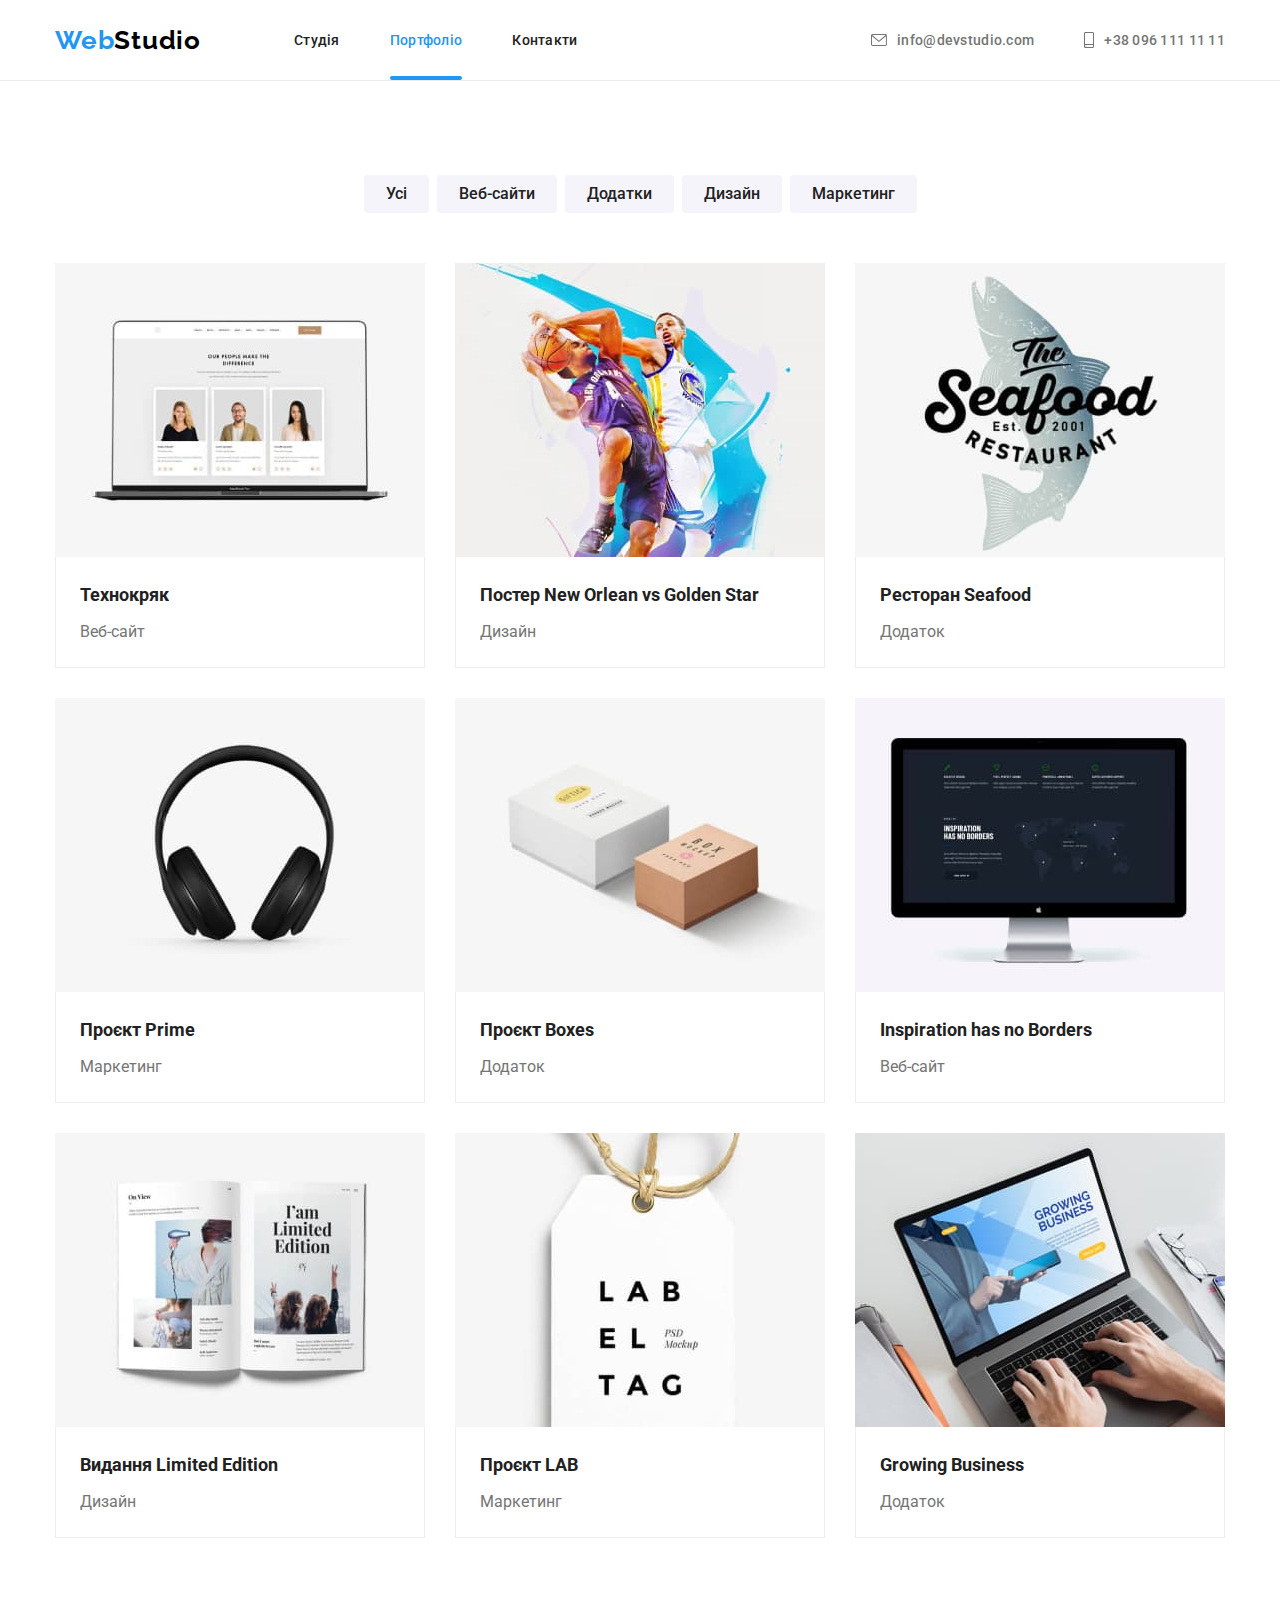
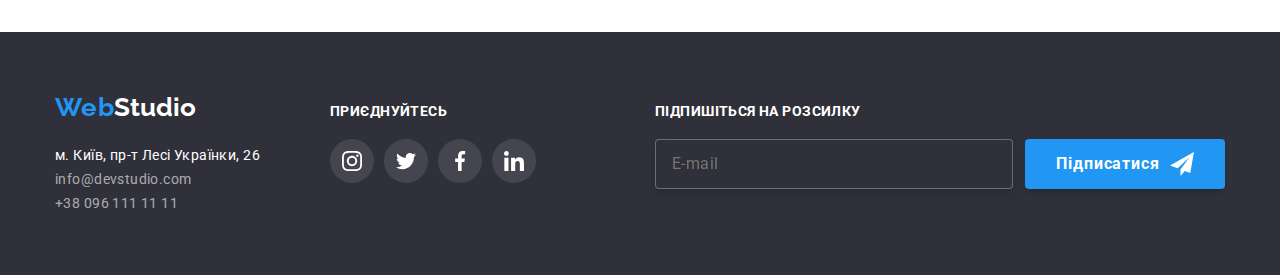
==== portfolio.html @ 0b7be337 "try1" ====
<!DOCTYPE html>
<html lang="uk">
  <head>
    <meta charset="UTF-8" />
    <meta http-equiv="X-UA-Compatible" content="IE=edge" />
    <meta name="viewport" content="width=device-width, initial-scale=1.0" />
    <title>WebStudio portfolio</title>
    <link rel="preconnect" href="https://fonts.googleapis.com" />
    <link rel="preconnect" href="https://fonts.gstatic.com" crossorigin />
    <link
      href="https://fonts.googleapis.com/css2?family=Raleway:wght@700&family=Roboto:wght@400;500;700;900&display=swap"
      rel="stylesheet"
    />
    <link
      rel="stylesheet"
      href="https://cdnjs.cloudflare.com/ajax/libs/modern-normalize/1.1.0/modern-normalize.min.css"
    />
    <link rel="stylesheet" href="./css/main.min.css" />
  </head>

  <body class="body">
    <header class="page-header">
      <div class="container header-container">
        <nav class="header-nav">
          <a class="link header-nav__logo" href="./index.html">
            <span class="web">Web</span><span class="studio">Studio</span></a
          >
          <ul class="header-nav__list list header-nav">
            <li class="header-nav__item">
              <a class="header-nav__link link" href="index.html">Студія</a>
            </li>
            <li class="header-nav__item">
              <a class="header-nav__link link current" href="">Портфоліо</a>
            </li>
            <li class="header-nav__item">
              <a class="header-nav__link link" href="">Контакти</a>
            </li>
          </ul>
        </nav>
        <div class="header-link">
          <ul class="list header-nav-link">
            <li class="header-link__item">
              <a
                class="header-link header-nav__link link"
                href="mailto:info@devstudio.com"
              >
                <svg class="header-link__icon" width="16" height="12">
                  <use href="./image/icons.svg#envelope"></use>
                </svg>
                info@devstudio.com</a
              >
            </li>
            <li class="header-link__item">
              <a
                class="header-link header-nav__link link"
                href="tel:+380961111111"
              >
                <svg class="header-link__icon" width="10" height="16">
                  <use href="./image/icons.svg#smartphone"></use>
                </svg>
                +38 096 111 11 11</a
              >
            </li>
          </ul>
        </div>
      </div>
    </header>
    <main>
      <section class="section">
        <div class="container filters">
          <h1 class="visually-hidden">Портфоліо</h1>
          <ul class="list filters__list">
            <li class="filters__item">
              <button class="filters__button" type="button">Усі</button>
            </li>
            <li class="filters__item">
              <button class="filters__button" type="button">Веб-сайти</button>
            </li>
            <li class="filters__item">
              <button class="filters__button" type="button">Додатки</button>
            </li>
            <li class="filters__item">
              <button class="filters__button" type="button">Дизайн</button>
            </li>
            <li class="filters__item">
              <button class="filters__button" type="button">Маркетинг</button>
            </li>
          </ul>
          <ul class="list filters__images">
            <li class="filters__card">
              <a class="filters__link link" href="">
                <div class="img-wrapper">
                  <img
                    src="./image/tehnokryak.jpg"
                    alt="Технокряк"
                    width="370"
                    height="294"
                  />
                  <div class="portfolio-description">
                    Ресурс пропонує комплексні пропозиції з різним рівнем
                    функціоналу та сервісів. Все це дозволить відвідувачу
                    отримати вичерпні відомості про компанію чи приватну особу.
                  </div>
                </div>
                <div class="portfolio-cards">
                  <h2 class="portfolio-cards__headline">Технокряк</h2>
                  <p class="portfolio-cards__paragraph">Веб-сайт</p>
                </div>
              </a>
            </li>
            <li class="filters__card">
              <a class="filters__link link" href="">
                <div class="img-wrapper">
                <img
                  src="./image/poster.jpg"
                  alt="Постер New Orlean vs Golden Star"
                  width="370"
                  height="294"
                />
                <div class="portfolio-description">
                  Ресурс пропонує комплексні пропозиції з різним рівнем
                  функціоналу та сервісів. Все це дозволить відвідувачу отримати
                  вичерпні відомості про компанію чи приватну особу.
                </div>
                </div>
                <div class="portfolio-cards">
                  <h2 class="portfolio-cards__headline">Постер New Orlean vs Golden Star</h2>
                  <p class="portfolio-cards__paragraph">Дизайн</p>
                </div>
              </a>
            </li>
            <li class="filters__card">
              <a class="filters__link link" href="">
                <div class="img-wrapper">
                <img
                  src="./image/restaurant.jpg"
                  alt="Ресторан Seafood"
                  width="370"
                  height="294"
                />
                <div class="portfolio-description">
                  Ресурс пропонує комплексні пропозиції з різним рівнем
                  функціоналу та сервісів. Все це дозволить відвідувачу отримати
                  вичерпні відомості про компанію чи приватну особу.
                </div>
                </div>
                <div class="portfolio-cards">
                  <h2 class="portfolio-cards__headline">Ресторан Seafood</h2>
                  <p class="portfolio-cards__paragraph">Додаток</p>
                </div>
              </a>
            </li>
            <li class="filters__card">
              <a class="filters__link link" href="">
                <div class="img-wrapper">
                <img
                  src="./image/prime.jpg"
                  alt="Проєкт Prime"
                  width="370"
                  height="294"
                />
                <div class="portfolio-description">
                  <p>Ресурс пропонує комплексні пропозиції з різним рівнем
                  функціоналу та сервісів. Все це дозволить відвідувачу отримати
                  вичерпні відомості про компанію чи приватну особу.</p>
                </div>
                </div>
                <div class="portfolio-cards">
                  <h2 class="portfolio-cards__headline">Проєкт Prime</h2>
                  <p class="portfolio-cards__paragraph">Маркетинг</p>
                </div>
              </a>
            </li>
            <li class="filters__card">
              <a class="filters__link link" href="">
                <div class="img-wrapper">
                <img
                  src="./image/boxes.jpg"
                  alt="Проєкт Boxes"
                  width="370"
                  height="294"
                />
                <div class="portfolio-description">
                  <p>Ресурс пропонує комплексні пропозиції з різним рівнем
                  функціоналу та сервісів. Все це дозволить відвідувачу отримати
                  вичерпні відомості про компанію чи приватну особу.</p>
                </div>
                </div>
                <div class="portfolio-cards">
                  <h2 class="portfolio-cards__headline">Проєкт Boxes</h2>
                  <p class="portfolio-cards__paragraph">Додаток</p>
                </div>
              </a>
            </li>
            <li class="filters__card">
              <a class="filters__link link" href="">
                <div class="img-wrapper">
                <img
                  src="./image/inspiration.jpg"
                  alt="Inspiration has no Borders"
                  width="370"
                  height="294"
                />
                <div class="portfolio-description">
                  <p>Ресурс пропонує комплексні пропозиції з різним рівнем
                  функціоналу та сервісів. Все це дозволить відвідувачу отримати
                  вичерпні відомості про компанію чи приватну особу.</p>
                </div>
                </div>
                <div class="portfolio-cards">
                  <h2 class="portfolio-cards__headline">Inspiration has no Borders</h2>
                  <p class="portfolio-cards__paragraph">Веб-сайт</p>
                </div>
              </a>
            </li>
            <li class="filters__card">
              <a class="filters__link link" href="">
                <div class="img-wrapper">
                <img
                  src="./image/limited-edition.jpg"
                  alt="Видання Limited Edition"
                  width="370"
                  height="294"
                />
                <div class="portfolio-description">
                  <p>Ресурс пропонує комплексні пропозиції з різним рівнем
                  функціоналу та сервісів. Все це дозволить відвідувачу отримати
                  вичерпні відомості про компанію чи приватну особу.</p>
                </div>
                </div>
                <div class="portfolio-cards">
                  <h2 class="portfolio-cards__headline">Видання Limited Edition</h2>
                  <p class="portfolio-cards__paragraph">Дизайн</p>
                </div>
              </a>
            </li>
            <li class="filters__card">
              <a class="filters__link link" href="">
                <div class="img-wrapper">
                <img
                  src="./image/lab.jpg"
                  alt="Проєкт LAB"
                  width="370"
                  height="294"
                />
                <div class="portfolio-description">
                  <p>Ресурс пропонує комплексні пропозиції з різним рівнем
                  функціоналу та сервісів. Все це дозволить відвідувачу отримати
                  вичерпні відомості про компанію чи приватну особу.</p>
                </div>
                </div>
                <div class="portfolio-cards">
                  <h2 class="portfolio-cards__headline">Проєкт LAB</h2>
                  <p class="portfolio-cards__paragraph">Маркетинг</p>
                </div>
              </a>
            </li>
            <li class="filters__card">
              <a class="filters__link link" href="">
                <div class="img-wrapper">
                <img
                  src="./image/growing-business.jpg"
                  alt="Growing Business"
                  width="370"
                  height="294"
                />
                <div class="portfolio-description">
                  <p>Ресурс пропонує комплексні пропозиції з різним рівнем
                  функціоналу та сервісів. Все це дозволить відвідувачу отримати
                  вичерпні відомості про компанію чи приватну особу.</p>
                </div>
                </div>
                <div class="portfolio-cards">
                  <h2 class="portfolio-cards__headline">Growing Business</h2>
                  <p class="portfolio-cards__paragraph">Додаток</p>
                </div>
              </a>
            </li>
          </ul>
        </div>
      </section>
    </main>
    <footer class="footer">
      <div class="container footer-container">
        <div class="footer-item">
          <a class="link" href="./index.html">
            <span class="web">Web</span
            ><span class="footer-studio">Studio</span></a
          >
          <address>
            <ul class="list">
              <li class="">
                <a
                  class="footer-item__link link"
                  href="https://goo.gl/maps/CPtrU1FHBa2aNyZL9"
                  target="_blank"
                  rel="noopener noreferrer"
                  >м. Київ, пр-т Лесі Українки, 26</a
                >
              </li>
              <li class="">
                <a
                  class="footer-item__link link footer-color"
                  href="mailto:info@devstudio.com"
                  >info@devstudio.com</a
                >
              </li>
              <li class="">
                <a
                  class="footer-item__link link footer-color"
                  href="tel:+380961111111"
                  >+38 096 111 11 11</a
                >
              </li>
            </ul>
          </address>
        </div>
        <div class="footer-social">
          <p class="footer-social__paragraph">приєднуйтесь</p>
          <ul class="footer-social__list list">
            <li class="footer-social__item">
              <a class="footer-social__link link" href="">
                <svg class="footer-social__icon" width="20" height="20">
                  <use href="./image/icons.svg#instagram"></use>
                </svg>
              </a>
            </li>
            <li class="footer-social__item">
              <a class="footer-social__link link" href="">
                <svg class="footer-social__icon" width="20" height="20">
                  <use href="./image/icons.svg#twitter"></use>
                </svg>
              </a>
            </li>
            <li class="footer-social__item">
              <a class="footer-social__link link" href="">
                <svg class="footer-social__icon" width="20" height="20">
                  <use href="./image/icons.svg#facebook"></use>
                </svg>
              </a>
            </li>
            <li class="footer-social__item">
              <a class="footer-social__link link" href="">
                <svg class="footer-social__icon" width="20" height="20">
                  <use href="./image/icons.svg#linkedin"></use>
                </svg>
              </a>
            </li>
          </ul>
        </div>
        <div class="footer-subscribe">
          <p class="footer-social__paragraph">підпишіться на розсилку</p>
          <form action="">
          <div class="footer-input">
                <input
                  type="email"
                  class="footer-input__email"
                  name="user-mail"
                  id="user-mail"
                  placeholder="E-mail"
                />
                
                <button type="submit" class="footer-input__button">Підписатися
                 <svg class="footer-input__icon" width="24" height="24">
                  <use href="./image/icons.svg#icon-send"></use>
                </svg> 
                </button>
                
              </div>
              </form>
      </div>
    </footer>
  </body>
</html>
---- css/main.min.css ----
:root{--main-color: #212121;--text-color: #757575;--white-color: #ffffff;--active-color: #2196f3;--logo-color: #000000;--footer-color: rgba(255, 255, 255, 0.6);--hero-background: #2f303a;--active-button-background: #188ce8;--team-background: #f5f4fa;--icon-color: #afb1b8}h1,h2,h3,p{margin:0}img{width:100%;height:auto;display:block}.body{font-family:"Roboto",sans-serif;color:var(--main-color)}.link{text-decoration:none}.list{list-style:none;padding-left:0;margin:0}.container{width:1200px;margin-left:auto;margin-right:auto;padding-left:15px;padding-right:15px}.section{padding-bottom:94px;padding-top:94px}address{margin-top:20px}.visually-hidden{position:absolute;white-space:nowrap;width:1px;height:1px;overflow:hidden;border:0;padding:0;clip:rect(0 0 0 0);-webkit-clip-path:inset(50%);clip-path:inset(50%);margin:-1px}.current::after{content:"";position:absolute;left:0px;bottom:0px;display:block;border-bottom:4px solid var(--active-color);border-radius:2px;width:100%;height:4px}.button{background:var(--active-color);font-weight:700;font-size:16px;line-height:1.875;color:var(--white-color);cursor:pointer;padding:10px 32px;border-radius:4px;border:none;-webkit-transition:background-color 250ms cubic-bezier(0.4, 0, 0.2, 1);transition:background-color 250ms cubic-bezier(0.4, 0, 0.2, 1)}.button:hover,.button:focus{background:var(--active-button-background)}.backdrop{position:fixed;top:0;left:0;width:100%;height:100%;background:rgba(0,0,0,.2);opacity:1;-webkit-transition:opacity 250ms cubic-bezier(0.4, 0, 0.2, 1);transition:opacity 250ms cubic-bezier(0.4, 0, 0.2, 1)}.backdrop.is-hidden{opacity:0;pointer-events:none}.modal{position:absolute;top:50%;left:50%;-webkit-transform:translate(-50%, -50%) scale(1);transform:translate(-50%, -50%) scale(1);-webkit-transition:-webkit-transform 250ms cubic-bezier(0.4, 0, 0.2, 1);transition:-webkit-transform 250ms cubic-bezier(0.4, 0, 0.2, 1);transition:transform 250ms cubic-bezier(0.4, 0, 0.2, 1);transition:transform 250ms cubic-bezier(0.4, 0, 0.2, 1), -webkit-transform 250ms cubic-bezier(0.4, 0, 0.2, 1);min-width:528px;background:#fff;-webkit-box-shadow:0px 1px 3px rgba(0,0,0,.12),0px 1px 1px rgba(0,0,0,.14),0px 2px 1px rgba(0,0,0,.2);box-shadow:0px 1px 3px rgba(0,0,0,.12),0px 1px 1px rgba(0,0,0,.14),0px 2px 1px rgba(0,0,0,.2);border-radius:4px;padding:40px}.checkbox__close{position:absolute;top:8px;right:8px;cursor:pointer;border-radius:50%;background:var(--white-color);border:1px solid rgba(0,0,0,.1);width:30px;height:30px;-webkit-transition:fill 250ms cubic-bezier(0.4, 0, 0.2, 1);transition:fill 250ms cubic-bezier(0.4, 0, 0.2, 1);display:-webkit-box;display:-ms-flexbox;display:flex;-webkit-box-pack:center;-ms-flex-pack:center;justify-content:center;-webkit-box-align:center;-ms-flex-align:center;align-items:center}.checkbox__close:hover,.checkbox__close:focus{fill:var(--active-color)}.checkbox__icon{stroke:rgba(0,0,0,.1)}.checkbox__icon:hover{fill:var(--active-color)}.modal__paragraph{font-weight:700;font-size:20px;line-height:1.15;text-align:center;letter-spacing:.03em;margin-bottom:12px}.modal-wrapper__input{display:block;width:448px;height:40px;-webkit-box-sizing:border-box;box-sizing:border-box;border:1px solid rgba(33,33,33,.2);border-radius:4px;cursor:pointer;padding-left:45px;font-weight:400;font-size:12px;line-height:1.1666666667;letter-spacing:.01em;color:var(--text-color);-webkit-transition:border-color 250ms cubic-bezier(0.4, 0, 0.2, 1);transition:border-color 250ms cubic-bezier(0.4, 0, 0.2, 1)}.modal-wrapper__input:hover,.modal-wrapper__input:focus,.modal-wrapper__input:active{outline:none;border:1px solid var(--active-color)}.div-modal__label{font-weight:400;font-size:12px;line-height:1.1666666667;letter-spacing:.01em;color:var(--text-color);margin-bottom:10px}.modal__feedback{display:-webkit-box;display:-ms-flexbox;display:flex;-webkit-box-orient:vertical;-webkit-box-direction:normal;-ms-flex-direction:column;flex-direction:column;margin-bottom:20px;font-weight:400;font-size:12px;line-height:1.1666666667;letter-spacing:.01em;color:var(--text-color)}.modal__textarea{resize:none;height:120px;border:1px solid rgba(33,33,33,.2);border-radius:4px;font-weight:400;font-size:12px;line-height:1.1666666667;letter-spacing:.01em;color:var(--text-color);margin-top:4px;padding:12px 16px;-webkit-transition:border-color 250ms cubic-bezier(0.4, 0, 0.2, 1);transition:border-color 250ms cubic-bezier(0.4, 0, 0.2, 1)}.modal__textarea:hover,.modal__textarea:focus{outline:none;border:1px solid var(--active-color)}.modal__textarea::-webkit-input-placeholder{font-weight:400;font-size:12px;line-height:1.1666666667;letter-spacing:.01em;color:rgba(117,117,117,.5)}.modal__textarea::-moz-placeholder{font-weight:400;font-size:12px;line-height:1.1666666667;letter-spacing:.01em;color:rgba(117,117,117,.5)}.modal__textarea:-ms-input-placeholder{font-weight:400;font-size:12px;line-height:1.1666666667;letter-spacing:.01em;color:rgba(117,117,117,.5)}.modal__textarea::-ms-input-placeholder{font-weight:400;font-size:12px;line-height:1.1666666667;letter-spacing:.01em;color:rgba(117,117,117,.5)}.modal__textarea::placeholder{font-weight:400;font-size:12px;line-height:1.1666666667;letter-spacing:.01em;color:rgba(117,117,117,.5)}.checkbox__submit{width:200px;height:50px;background:var(--active-color);font-weight:700;font-size:16px;line-height:1.875;color:var(--white-color);cursor:pointer;border-radius:4px;border:none;-webkit-box-shadow:0px 4px 4px rgba(0,0,0,.15);box-shadow:0px 4px 4px rgba(0,0,0,.15);-webkit-transition:background-color 250ms cubic-bezier(0.4, 0, 0.2, 1);transition:background-color 250ms cubic-bezier(0.4, 0, 0.2, 1);margin:30px auto 0;display:block}.checkbox__submit:hover,.checkbox__submit:focus{background:var(--active-button-background)}.input-checkbox{font-weight:400;font-size:14px;line-height:24px;line-height:1.7142857143;letter-spacing:.03em;color:var(--text-color)}.checkbox__link{color:var(--active-color);margin-left:5px}.modal-wrapper__icon{position:absolute;left:5px;top:50%;-webkit-transform:translatey(-50%);transform:translatey(-50%);margin-left:15px;-webkit-transition:fill 250ms cubic-bezier(0.4, 0, 0.2, 1);transition:fill 250ms cubic-bezier(0.4, 0, 0.2, 1)}.modal-wrapper__icon:hover,.modal-wrapper__icon:focus,.modal-wrapper__icon:active{fill:var(--active-color)}.modal-wrapper__input:hover+.modal-wrapper__icon{fill:var(--active-color)}.modal-wrapper__input:focus+.modal-wrapper__icon{fill:var(--active-color)}.modal-wrapper{position:relative;margin-top:4px;margin-bottom:10px}.checkbox__label{display:-webkit-box;display:-ms-flexbox;display:flex;-webkit-box-align:center;-ms-flex-align:center;align-items:center;-webkit-box-pack:center;-ms-flex-pack:center;justify-content:center;font-weight:400;font-size:14px;line-height:1.7142857143;letter-spacing:.03em;color:var(--text-color)}.checkbox__label::before{content:" ";margin-right:8px;display:-webkit-box;display:-ms-flexbox;display:flex;width:16px;height:15px;border-radius:2px;border:2px solid var(--main-color)}.checkbox input:checked+.checkbox__label::before{background:var(--active-color);border:none;background-image:url(../image/check-mark.svg);background-repeat:no-repeat;background-position:center}.page-header{border-bottom:1px solid #ececec}.header-container{display:-webkit-box;display:-ms-flexbox;display:flex;-webkit-box-align:center;-ms-flex-align:center;align-items:center}.header-nav__logo{margin-right:93px}.web{font-family:"Raleway",sans-serif;font-size:26px;font-weight:700;line-height:1.1923076923;letter-spacing:.03em;color:var(--active-color)}.studio{font-family:"Raleway",sans-serif;font-size:26px;font-weight:700;line-height:1.1923076923;letter-spacing:.03em;color:var(--logo-color)}.header-nav{display:-webkit-box;display:-ms-flexbox;display:flex;-webkit-box-align:center;-ms-flex-align:center;align-items:center}.header-nav-link{display:-webkit-box;display:-ms-flexbox;display:flex}.header-nav__item{margin-right:50px}.header-nav__link{position:relative;font-style:normal;font-weight:500;font-size:14px;line-height:1.1428571429;letter-spacing:.02em;color:var(--main-color);padding-top:32px;padding-bottom:32px;display:-webkit-box;display:-ms-flexbox;display:flex;-webkit-box-align:center;-ms-flex-align:center;align-items:center;-webkit-box-pack:center;-ms-flex-pack:center;justify-content:center;-webkit-transition:color 250ms cubic-bezier(0.4, 0, 0.2, 1);transition:color 250ms cubic-bezier(0.4, 0, 0.2, 1)}.header-nav__link:hover,.header-nav__link:focus{color:var(--active-color)}.header-nav__link:hover .header-link__icon{stroke:var(--active-color)}.header-link{margin-left:auto}.header-link__item:not(:last-child){margin-right:50px}.header-link{font-style:normal;font-weight:500;font-size:14px;line-height:1.1428571429;letter-spacing:.02em;color:var(--text-color)}.link.current{color:var(--active-color)}.header-link__icon{margin-right:10px}.hero{background:var(--hero-background);text-align:center;padding-top:200px;padding-bottom:200px;background-image:-webkit-gradient(linear, left top, left bottom, from(rgba(47, 48, 58, 0.4)), to(rgba(47, 48, 58, 0.4))),url(../image/hero-bg.jpg);background-image:linear-gradient(rgba(47, 48, 58, 0.4), rgba(47, 48, 58, 0.4)),url(../image/hero-bg.jpg);background-position:center;background-repeat:no-repeat;background-size:cover;width:1600px;height:600px;margin-left:auto;margin-right:auto}.hero__headline{font-weight:900;font-size:44px;line-height:1.3636363636;letter-spacing:.06em;text-transform:uppercase;color:var(--white-color);width:696px;margin:0 auto 30px}.about{padding-bottom:0px}.about__list{display:-webkit-box;display:-ms-flexbox;display:flex}.about__item:not(:last-child){margin-right:30px}.about__paragraph{font-weight:400;font-size:14px;line-height:1.7142857143;color:var(--text-color);margin-top:10px}.about__headline{padding:0;font-size:14px;line-height:1.1428571429;text-transform:uppercase}.about-cards{width:270px;height:120px;background:var(--team-background);border-radius:4px;margin-bottom:30px;display:-webkit-box;display:-ms-flexbox;display:flex;-webkit-box-pack:center;-ms-flex-pack:center;justify-content:center;-webkit-box-align:center;-ms-flex-align:center;align-items:center}.section-work{padding-top:0}.work{display:-webkit-box;display:-ms-flexbox;display:flex;gap:30px}.work .work__item{width:calc((100% - 60px)/3)}.work__image{position:relative}.work__paragraph{position:absolute;bottom:0;height:70px;display:-webkit-box;display:-ms-flexbox;display:flex;-webkit-box-pack:center;-ms-flex-pack:center;justify-content:center;-webkit-box-align:center;-ms-flex-align:center;align-items:center;font-weight:700;font-size:14px;line-height:1.1428571429;letter-spacing:.03em;text-transform:uppercase;background:rgba(47,48,58,.8);color:var(--white-color);width:100%}.work__item{background-color:var(--white-color);-webkit-box-shadow:0px 1px 3px rgba(0,0,0,.12),0px 1px 1px rgba(0,0,0,.14),0px 2px 1px rgba(0,0,0,.2);box-shadow:0px 1px 3px rgba(0,0,0,.12),0px 1px 1px rgba(0,0,0,.14),0px 2px 1px rgba(0,0,0,.2);border-radius:0px 0px 4px 4px}.work__headline{font-weight:700;font-size:36px;line-height:1.1666666667;margin-bottom:50px;text-align:center}.our-team{background:var(--team-background)}.our-team__list{display:-webkit-box;display:-ms-flexbox;display:flex;gap:30px}.team .work__item{width:calc((100% - 90px)/4);background-color:var(--white-color)}.team{padding-top:30px;padding-bottom:30px}.team__headline{font-weight:500;font-size:16px;line-height:1.1875;text-align:center;margin-bottom:10px}.team__paragraph{font-weight:400;font-size:16px;line-height:1.1875;color:var(--text-color);text-align:center}.team__lists{display:-webkit-box;display:-ms-flexbox;display:flex;-webkit-box-pack:center;-ms-flex-pack:center;justify-content:center;margin-top:28px}.team__icon{fill:var(--icon-color)}.team__item{width:44px;height:44px}.team__item:not(:last-child){margin-right:10px}.team__link{width:100%;height:100%;display:-webkit-box;display:-ms-flexbox;display:flex;-webkit-box-align:center;-ms-flex-align:center;align-items:center;-webkit-box-pack:center;-ms-flex-pack:center;justify-content:center;background-color:var(--white-color);border-radius:50%;-webkit-transition:background-color 250ms cubic-bezier(0.4, 0, 0.2, 1),fill 250ms cubic-bezier(0.4, 0, 0.2, 1);transition:background-color 250ms cubic-bezier(0.4, 0, 0.2, 1),fill 250ms cubic-bezier(0.4, 0, 0.2, 1)}.our-team__list .team__link:hover{background-color:var(--active-color)}.our-team__list .team__link:hover .team__icon{fill:var(--white-color)}.filters__button{font-weight:500;font-size:16px;font-family:inherit;line-height:1.625;color:var(--main-color);background:var(--team-background);cursor:pointer;padding:6px 22px;border-radius:4px;border:none;-webkit-transition:color 250ms cubic-bezier(0.4, 0, 0.2, 1),background-color 250ms cubic-bezier(0.4, 0, 0.2, 1),-webkit-box-shadow 250ms cubic-bezier(0.4, 0, 0.2, 1);transition:color 250ms cubic-bezier(0.4, 0, 0.2, 1),background-color 250ms cubic-bezier(0.4, 0, 0.2, 1),-webkit-box-shadow 250ms cubic-bezier(0.4, 0, 0.2, 1);transition:color 250ms cubic-bezier(0.4, 0, 0.2, 1),box-shadow 250ms cubic-bezier(0.4, 0, 0.2, 1),background-color 250ms cubic-bezier(0.4, 0, 0.2, 1);transition:color 250ms cubic-bezier(0.4, 0, 0.2, 1),box-shadow 250ms cubic-bezier(0.4, 0, 0.2, 1),background-color 250ms cubic-bezier(0.4, 0, 0.2, 1),-webkit-box-shadow 250ms cubic-bezier(0.4, 0, 0.2, 1)}.filters__button:hover,.filters__button:focus{background:var(--active-color);color:var(--white-color);-webkit-box-shadow:0px 3px 1px rgba(0,0,0,.1),0px 1px 2px rgba(0,0,0,.08),0px 2px 2px rgba(0,0,0,.12);box-shadow:0px 3px 1px rgba(0,0,0,.1),0px 1px 2px rgba(0,0,0,.08),0px 2px 2px rgba(0,0,0,.12);border-radius:4px}.filters__item:not(:last-child){margin-right:8px}.filters__list{display:-webkit-box;display:-ms-flexbox;display:flex;-webkit-box-pack:center;-ms-flex-pack:center;justify-content:center;margin-bottom:50px}.filters__images{display:-webkit-box;display:-ms-flexbox;display:flex;-ms-flex-wrap:wrap;flex-wrap:wrap;gap:30px;-webkit-box-pack:center;-ms-flex-pack:center;justify-content:center}.filters__card{-ms-flex-preferred-size:calc((100% - 60px)/3);flex-basis:calc((100% - 60px)/3);background:var(--white-color);-webkit-box-sizing:border-box;box-sizing:border-box;cursor:pointer}.filters__link{display:block;-webkit-transition:color 250ms cubic-bezier(0.4, 0, 0.2, 1),-webkit-box-shadow 250ms cubic-bezier(0.4, 0, 0.2, 1);transition:color 250ms cubic-bezier(0.4, 0, 0.2, 1),-webkit-box-shadow 250ms cubic-bezier(0.4, 0, 0.2, 1);transition:color 250ms cubic-bezier(0.4, 0, 0.2, 1),box-shadow 250ms cubic-bezier(0.4, 0, 0.2, 1);transition:color 250ms cubic-bezier(0.4, 0, 0.2, 1),box-shadow 250ms cubic-bezier(0.4, 0, 0.2, 1),-webkit-box-shadow 250ms cubic-bezier(0.4, 0, 0.2, 1)}.filters__link:hover,.filters__link:focus{-webkit-box-shadow:0px 3px 1px rgba(0,0,0,.1),0px 1px 2px rgba(0,0,0,.08),0px 2px 2px rgba(0,0,0,.12);box-shadow:0px 3px 1px rgba(0,0,0,.1),0px 1px 2px rgba(0,0,0,.08),0px 2px 2px rgba(0,0,0,.12)}.portfolio-cards{padding-top:20px;padding-bottom:20px;padding-left:24px;padding-right:24px;border-bottom:1px solid #eee;border-left:1px solid #eee;border-right:1px solid #eee}.portfolio-cards__headline{font-weight:700;font-size:18px;line-height:2;color:var(--main-color);text-align:flex-start;margin-bottom:4px}.portfolio-cards__paragraph{font-weight:400;font-size:16px;line-height:1.875;color:var(--text-color);text-align:flex-start}.img-wrapper{position:relative;overflow:hidden}.portfolio-description{position:absolute;bottom:0;font-weight:400;font-size:18px;line-height:1.5555555556;letter-spacing:.03em;color:var(--white-color);text-align:flex-start;background:rgba(33,150,243,.9);padding:63px 24px 32px;width:100%;height:100%;-webkit-transform:translateY(100%);transform:translateY(100%);-webkit-transition:-webkit-transform 250ms cubic-bezier(0.4, 0, 0.2, 1);transition:-webkit-transform 250ms cubic-bezier(0.4, 0, 0.2, 1);transition:transform 250ms cubic-bezier(0.4, 0, 0.2, 1);transition:transform 250ms cubic-bezier(0.4, 0, 0.2, 1), -webkit-transform 250ms cubic-bezier(0.4, 0, 0.2, 1)}.filters__card:hover .portfolio-description{-webkit-transform:translateY(0);transform:translateY(0)}.client{text-align:center}.client__list{display:-webkit-box;display:-ms-flexbox;display:flex;gap:30px}.client__link{width:100%;height:100%;border:1px solid var(--icon-color);border-radius:4px;display:-webkit-box;display:-ms-flexbox;display:flex;-webkit-box-pack:center;-ms-flex-pack:center;justify-content:center;-webkit-box-align:center;-ms-flex-align:center;align-items:center;-webkit-transition:border-color 250ms cubic-bezier(0.4, 0, 0.2, 1),fill 250ms cubic-bezier(0.4, 0, 0.2, 1);transition:border-color 250ms cubic-bezier(0.4, 0, 0.2, 1),fill 250ms cubic-bezier(0.4, 0, 0.2, 1)}.client__icon{fill:var(--icon-color);-webkit-transition:fill 250ms cubic-bezier(0.4, 0, 0.2, 1);transition:fill 250ms cubic-bezier(0.4, 0, 0.2, 1)}.client__item{width:170px;height:92px}.client__list .client__link:hover{border-color:var(--active-color)}.client__list .client__link:hover .client__icon{fill:var(--active-color)}.footer{background:var(--hero-background)}.footer-item__link{font-weight:400;font-style:normal;font-size:14px;line-height:1.7142857143;letter-spacing:.03em;color:var(--white-color);-webkit-transition:color 250ms cubic-bezier(0.4, 0, 0.2, 1);transition:color 250ms cubic-bezier(0.4, 0, 0.2, 1)}.footer-color{color:var(--footer-color)}.footer-studio{font-family:"Raleway",sans-serif;font-size:26px;font-weight:bold;line-height:1.1923076923;color:var(--white-color)}.footer-social__paragraph{font-weight:700;font-size:14px;line-height:1.1428571429;letter-spacing:.03em;text-transform:uppercase;color:var(--white-color);margin-bottom:20px;text-align:left}.footer-container{display:-webkit-box;display:-ms-flexbox;display:flex;padding-top:60px;padding-bottom:60px;-webkit-box-align:baseline;-ms-flex-align:baseline;align-items:baseline}.footer-social__list{display:-webkit-box;display:-ms-flexbox;display:flex;-webkit-box-pack:center;-ms-flex-pack:center;justify-content:center}.footer-social__icon{fill:var(--white-color)}.footer-social__item{width:44px;height:44px;background:rgba(255,255,255,.1);border-radius:50%;margin-right:10px;-webkit-transition:background-color 250ms cubic-bezier(0.4, 0, 0.2, 1);transition:background-color 250ms cubic-bezier(0.4, 0, 0.2, 1)}.footer-social__item:last-child{margin-right:0px}.footer-social__item:hover{background-color:var(--active-color)}.footer-item{margin-right:70px}.footer-subscribe{margin-left:auto}.footer-social__link{width:100%;height:100%;display:-webkit-box;display:-ms-flexbox;display:flex;-webkit-box-align:center;-ms-flex-align:center;align-items:center;-webkit-box-pack:center;-ms-flex-pack:center;justify-content:center;border-radius:50%;-webkit-transition:color 250ms cubic-bezier(0.4, 0, 0.2, 1);transition:color 250ms cubic-bezier(0.4, 0, 0.2, 1)}.footer-social__link:hover,.footer-social__link:focus{color:var(--active-color)}.footer-item__link:hover,.footer-item__link:focus{color:var(--active-color)}.footer-input{display:-webkit-box;display:-ms-flexbox;display:flex}.footer-input__email{width:358px;height:50px;border:1px solid rgba(255,255,255,.3);-webkit-filter:drop-shadow(0px 4px 4px rgba(0, 0, 0, 0.15));filter:drop-shadow(0px 4px 4px rgba(0, 0, 0, 0.15));border-radius:4px;background:var(--hero-background);font-weight:400;font-size:16px;line-height:1.25;letter-spacing:.03em;color:rgba(255,255,255,.6);padding-left:16px}.footer-input__button{display:-webkit-box;display:-ms-flexbox;display:flex;-webkit-box-pack:center;-ms-flex-pack:center;justify-content:center;-webkit-box-align:center;-ms-flex-align:center;align-items:center;width:200px;height:50px;background:var(--active-color);-webkit-box-shadow:0px 4px 4px rgba(0,0,0,.15);box-shadow:0px 4px 4px rgba(0,0,0,.15);border-radius:4px;font-weight:700;font-size:16px;line-height:1.875;letter-spacing:.06em;color:var(--white-color);margin-left:12px;cursor:pointer;border:none;-webkit-transition:background-color 250ms cubic-bezier(0.4, 0, 0.2, 1);transition:background-color 250ms cubic-bezier(0.4, 0, 0.2, 1)}.footer-input__button:hover,.footer-input__button:focus{background:var(--active-button-background)}.footer-input__icon{margin-left:10px}/*# sourceMappingURL=main.min.css.map */
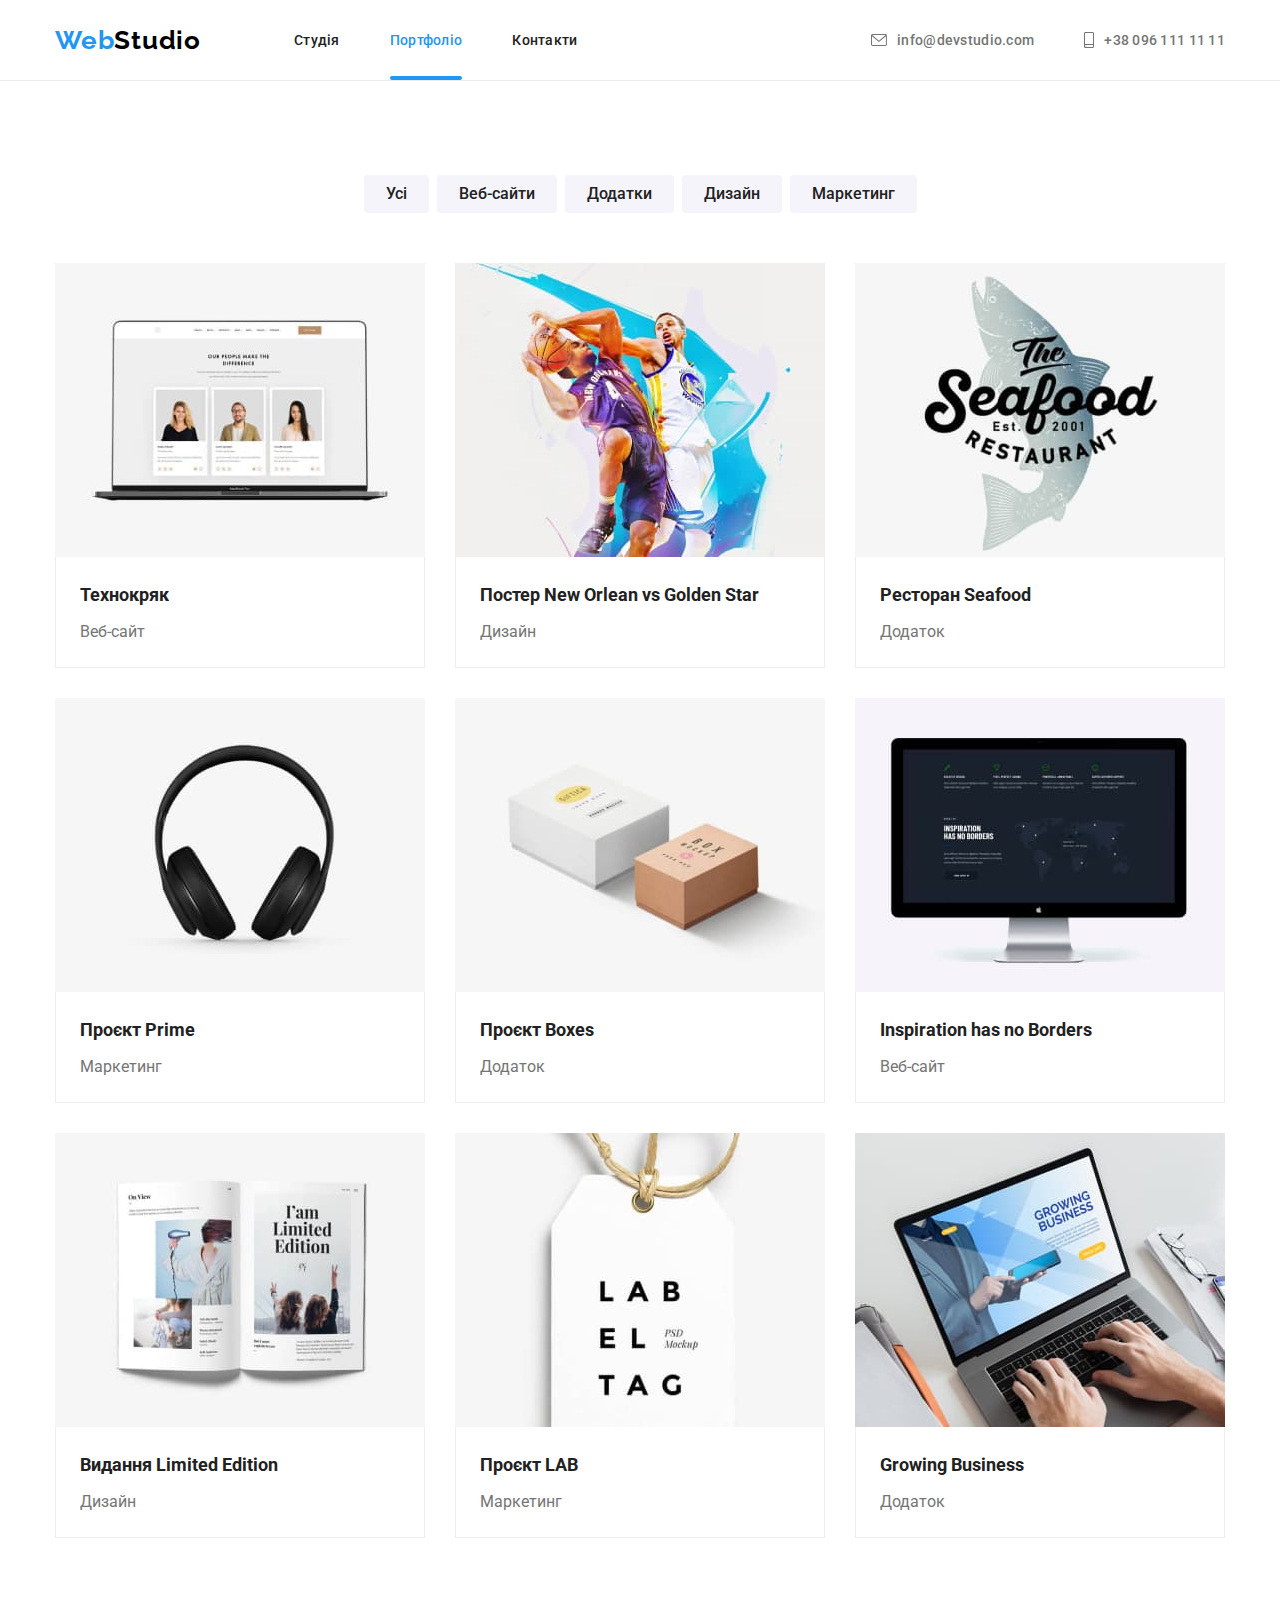
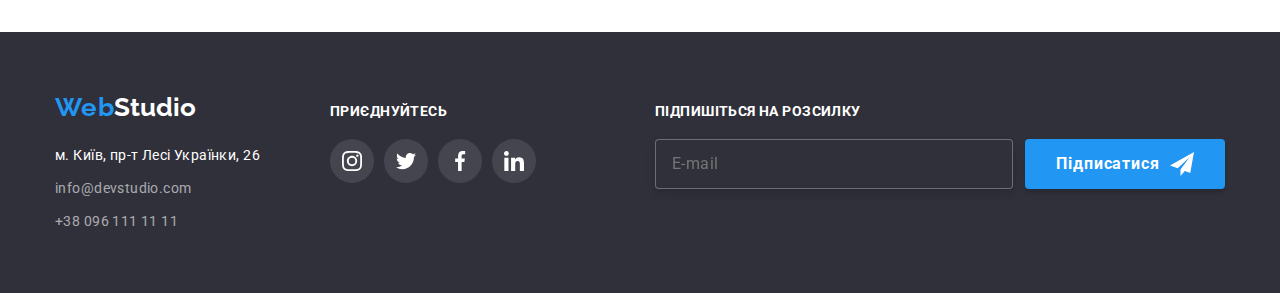
==== commit b9c05413: "try2" ====
--- a/portfolio.html
+++ b/portfolio.html
@@ -288,8 +288,8 @@
             ><span class="footer-studio">Studio</span></a
           >
           <address>
-            <ul class="list">
-              <li class="">
+            <ul class="list address">
+              <li class="address__item">
                 <a
                   class="footer-item__link link"
                   href="https://goo.gl/maps/CPtrU1FHBa2aNyZL9"
@@ -298,14 +298,14 @@
                   >м. Київ, пр-т Лесі Українки, 26</a
                 >
               </li>
-              <li class="">
+              <li class="address__item">
                 <a
                   class="footer-item__link link footer-color"
                   href="mailto:info@devstudio.com"
                   >info@devstudio.com</a
                 >
               </li>
-              <li class="">
+              <li class="address__item">
                 <a
                   class="footer-item__link link footer-color"
                   href="tel:+380961111111"
--- a/css/main.min.css
+++ b/css/main.min.css
@@ -1 +1 @@
-:root{--main-color: #212121;--text-color: #757575;--white-color: #ffffff;--active-color: #2196f3;--logo-color: #000000;--footer-color: rgba(255, 255, 255, 0.6);--hero-background: #2f303a;--active-button-background: #188ce8;--team-background: #f5f4fa;--icon-color: #afb1b8}h1,h2,h3,p{margin:0}img{width:100%;height:auto;display:block}.body{font-family:"Roboto",sans-serif;color:var(--main-color)}.link{text-decoration:none}.list{list-style:none;padding-left:0;margin:0}.container{width:1200px;margin-left:auto;margin-right:auto;padding-left:15px;padding-right:15px}.section{padding-bottom:94px;padding-top:94px}address{margin-top:20px}.visually-hidden{position:absolute;white-space:nowrap;width:1px;height:1px;overflow:hidden;border:0;padding:0;clip:rect(0 0 0 0);-webkit-clip-path:inset(50%);clip-path:inset(50%);margin:-1px}.current::after{content:"";position:absolute;left:0px;bottom:0px;display:block;border-bottom:4px solid var(--active-color);border-radius:2px;width:100%;height:4px}.button{background:var(--active-color);font-weight:700;font-size:16px;line-height:1.875;color:var(--white-color);cursor:pointer;padding:10px 32px;border-radius:4px;border:none;-webkit-transition:background-color 250ms cubic-bezier(0.4, 0, 0.2, 1);transition:background-color 250ms cubic-bezier(0.4, 0, 0.2, 1)}.button:hover,.button:focus{background:var(--active-button-background)}.backdrop{position:fixed;top:0;left:0;width:100%;height:100%;background:rgba(0,0,0,.2);opacity:1;-webkit-transition:opacity 250ms cubic-bezier(0.4, 0, 0.2, 1);transition:opacity 250ms cubic-bezier(0.4, 0, 0.2, 1)}.backdrop.is-hidden{opacity:0;pointer-events:none}.modal{position:absolute;top:50%;left:50%;-webkit-transform:translate(-50%, -50%) scale(1);transform:translate(-50%, -50%) scale(1);-webkit-transition:-webkit-transform 250ms cubic-bezier(0.4, 0, 0.2, 1);transition:-webkit-transform 250ms cubic-bezier(0.4, 0, 0.2, 1);transition:transform 250ms cubic-bezier(0.4, 0, 0.2, 1);transition:transform 250ms cubic-bezier(0.4, 0, 0.2, 1), -webkit-transform 250ms cubic-bezier(0.4, 0, 0.2, 1);min-width:528px;background:#fff;-webkit-box-shadow:0px 1px 3px rgba(0,0,0,.12),0px 1px 1px rgba(0,0,0,.14),0px 2px 1px rgba(0,0,0,.2);box-shadow:0px 1px 3px rgba(0,0,0,.12),0px 1px 1px rgba(0,0,0,.14),0px 2px 1px rgba(0,0,0,.2);border-radius:4px;padding:40px}.checkbox__close{position:absolute;top:8px;right:8px;cursor:pointer;border-radius:50%;background:var(--white-color);border:1px solid rgba(0,0,0,.1);width:30px;height:30px;-webkit-transition:fill 250ms cubic-bezier(0.4, 0, 0.2, 1);transition:fill 250ms cubic-bezier(0.4, 0, 0.2, 1);display:-webkit-box;display:-ms-flexbox;display:flex;-webkit-box-pack:center;-ms-flex-pack:center;justify-content:center;-webkit-box-align:center;-ms-flex-align:center;align-items:center}.checkbox__close:hover,.checkbox__close:focus{fill:var(--active-color)}.checkbox__icon{stroke:rgba(0,0,0,.1)}.checkbox__icon:hover{fill:var(--active-color)}.modal__paragraph{font-weight:700;font-size:20px;line-height:1.15;text-align:center;letter-spacing:.03em;margin-bottom:12px}.modal-wrapper__input{display:block;width:448px;height:40px;-webkit-box-sizing:border-box;box-sizing:border-box;border:1px solid rgba(33,33,33,.2);border-radius:4px;cursor:pointer;padding-left:45px;font-weight:400;font-size:12px;line-height:1.1666666667;letter-spacing:.01em;color:var(--text-color);-webkit-transition:border-color 250ms cubic-bezier(0.4, 0, 0.2, 1);transition:border-color 250ms cubic-bezier(0.4, 0, 0.2, 1)}.modal-wrapper__input:hover,.modal-wrapper__input:focus,.modal-wrapper__input:active{outline:none;border:1px solid var(--active-color)}.div-modal__label{font-weight:400;font-size:12px;line-height:1.1666666667;letter-spacing:.01em;color:var(--text-color);margin-bottom:10px}.modal__feedback{display:-webkit-box;display:-ms-flexbox;display:flex;-webkit-box-orient:vertical;-webkit-box-direction:normal;-ms-flex-direction:column;flex-direction:column;margin-bottom:20px;font-weight:400;font-size:12px;line-height:1.1666666667;letter-spacing:.01em;color:var(--text-color)}.modal__textarea{resize:none;height:120px;border:1px solid rgba(33,33,33,.2);border-radius:4px;font-weight:400;font-size:12px;line-height:1.1666666667;letter-spacing:.01em;color:var(--text-color);margin-top:4px;padding:12px 16px;-webkit-transition:border-color 250ms cubic-bezier(0.4, 0, 0.2, 1);transition:border-color 250ms cubic-bezier(0.4, 0, 0.2, 1)}.modal__textarea:hover,.modal__textarea:focus{outline:none;border:1px solid var(--active-color)}.modal__textarea::-webkit-input-placeholder{font-weight:400;font-size:12px;line-height:1.1666666667;letter-spacing:.01em;color:rgba(117,117,117,.5)}.modal__textarea::-moz-placeholder{font-weight:400;font-size:12px;line-height:1.1666666667;letter-spacing:.01em;color:rgba(117,117,117,.5)}.modal__textarea:-ms-input-placeholder{font-weight:400;font-size:12px;line-height:1.1666666667;letter-spacing:.01em;color:rgba(117,117,117,.5)}.modal__textarea::-ms-input-placeholder{font-weight:400;font-size:12px;line-height:1.1666666667;letter-spacing:.01em;color:rgba(117,117,117,.5)}.modal__textarea::placeholder{font-weight:400;font-size:12px;line-height:1.1666666667;letter-spacing:.01em;color:rgba(117,117,117,.5)}.checkbox__submit{width:200px;height:50px;background:var(--active-color);font-weight:700;font-size:16px;line-height:1.875;color:var(--white-color);cursor:pointer;border-radius:4px;border:none;-webkit-box-shadow:0px 4px 4px rgba(0,0,0,.15);box-shadow:0px 4px 4px rgba(0,0,0,.15);-webkit-transition:background-color 250ms cubic-bezier(0.4, 0, 0.2, 1);transition:background-color 250ms cubic-bezier(0.4, 0, 0.2, 1);margin:30px auto 0;display:block}.checkbox__submit:hover,.checkbox__submit:focus{background:var(--active-button-background)}.input-checkbox{font-weight:400;font-size:14px;line-height:24px;line-height:1.7142857143;letter-spacing:.03em;color:var(--text-color)}.checkbox__link{color:var(--active-color);margin-left:5px}.modal-wrapper__icon{position:absolute;left:5px;top:50%;-webkit-transform:translatey(-50%);transform:translatey(-50%);margin-left:15px;-webkit-transition:fill 250ms cubic-bezier(0.4, 0, 0.2, 1);transition:fill 250ms cubic-bezier(0.4, 0, 0.2, 1)}.modal-wrapper__icon:hover,.modal-wrapper__icon:focus,.modal-wrapper__icon:active{fill:var(--active-color)}.modal-wrapper__input:hover+.modal-wrapper__icon{fill:var(--active-color)}.modal-wrapper__input:focus+.modal-wrapper__icon{fill:var(--active-color)}.modal-wrapper{position:relative;margin-top:4px;margin-bottom:10px}.checkbox__label{display:-webkit-box;display:-ms-flexbox;display:flex;-webkit-box-align:center;-ms-flex-align:center;align-items:center;-webkit-box-pack:center;-ms-flex-pack:center;justify-content:center;font-weight:400;font-size:14px;line-height:1.7142857143;letter-spacing:.03em;color:var(--text-color)}.checkbox__label::before{content:" ";margin-right:8px;display:-webkit-box;display:-ms-flexbox;display:flex;width:16px;height:15px;border-radius:2px;border:2px solid var(--main-color)}.checkbox input:checked+.checkbox__label::before{background:var(--active-color);border:none;background-image:url(../image/check-mark.svg);background-repeat:no-repeat;background-position:center}.page-header{border-bottom:1px solid #ececec}.header-container{display:-webkit-box;display:-ms-flexbox;display:flex;-webkit-box-align:center;-ms-flex-align:center;align-items:center}.header-nav__logo{margin-right:93px}.web{font-family:"Raleway",sans-serif;font-size:26px;font-weight:700;line-height:1.1923076923;letter-spacing:.03em;color:var(--active-color)}.studio{font-family:"Raleway",sans-serif;font-size:26px;font-weight:700;line-height:1.1923076923;letter-spacing:.03em;color:var(--logo-color)}.header-nav{display:-webkit-box;display:-ms-flexbox;display:flex;-webkit-box-align:center;-ms-flex-align:center;align-items:center}.header-nav-link{display:-webkit-box;display:-ms-flexbox;display:flex}.header-nav__item{margin-right:50px}.header-nav__link{position:relative;font-style:normal;font-weight:500;font-size:14px;line-height:1.1428571429;letter-spacing:.02em;color:var(--main-color);padding-top:32px;padding-bottom:32px;display:-webkit-box;display:-ms-flexbox;display:flex;-webkit-box-align:center;-ms-flex-align:center;align-items:center;-webkit-box-pack:center;-ms-flex-pack:center;justify-content:center;-webkit-transition:color 250ms cubic-bezier(0.4, 0, 0.2, 1);transition:color 250ms cubic-bezier(0.4, 0, 0.2, 1)}.header-nav__link:hover,.header-nav__link:focus{color:var(--active-color)}.header-nav__link:hover .header-link__icon{stroke:var(--active-color)}.header-link{margin-left:auto}.header-link__item:not(:last-child){margin-right:50px}.header-link{font-style:normal;font-weight:500;font-size:14px;line-height:1.1428571429;letter-spacing:.02em;color:var(--text-color)}.link.current{color:var(--active-color)}.header-link__icon{margin-right:10px}.hero{background:var(--hero-background);text-align:center;padding-top:200px;padding-bottom:200px;background-image:-webkit-gradient(linear, left top, left bottom, from(rgba(47, 48, 58, 0.4)), to(rgba(47, 48, 58, 0.4))),url(../image/hero-bg.jpg);background-image:linear-gradient(rgba(47, 48, 58, 0.4), rgba(47, 48, 58, 0.4)),url(../image/hero-bg.jpg);background-position:center;background-repeat:no-repeat;background-size:cover;width:1600px;height:600px;margin-left:auto;margin-right:auto}.hero__headline{font-weight:900;font-size:44px;line-height:1.3636363636;letter-spacing:.06em;text-transform:uppercase;color:var(--white-color);width:696px;margin:0 auto 30px}.about{padding-bottom:0px}.about__list{display:-webkit-box;display:-ms-flexbox;display:flex}.about__item:not(:last-child){margin-right:30px}.about__paragraph{font-weight:400;font-size:14px;line-height:1.7142857143;color:var(--text-color);margin-top:10px}.about__headline{padding:0;font-size:14px;line-height:1.1428571429;text-transform:uppercase}.about-cards{width:270px;height:120px;background:var(--team-background);border-radius:4px;margin-bottom:30px;display:-webkit-box;display:-ms-flexbox;display:flex;-webkit-box-pack:center;-ms-flex-pack:center;justify-content:center;-webkit-box-align:center;-ms-flex-align:center;align-items:center}.section-work{padding-top:0}.work{display:-webkit-box;display:-ms-flexbox;display:flex;gap:30px}.work .work__item{width:calc((100% - 60px)/3)}.work__image{position:relative}.work__paragraph{position:absolute;bottom:0;height:70px;display:-webkit-box;display:-ms-flexbox;display:flex;-webkit-box-pack:center;-ms-flex-pack:center;justify-content:center;-webkit-box-align:center;-ms-flex-align:center;align-items:center;font-weight:700;font-size:14px;line-height:1.1428571429;letter-spacing:.03em;text-transform:uppercase;background:rgba(47,48,58,.8);color:var(--white-color);width:100%}.work__item{background-color:var(--white-color);-webkit-box-shadow:0px 1px 3px rgba(0,0,0,.12),0px 1px 1px rgba(0,0,0,.14),0px 2px 1px rgba(0,0,0,.2);box-shadow:0px 1px 3px rgba(0,0,0,.12),0px 1px 1px rgba(0,0,0,.14),0px 2px 1px rgba(0,0,0,.2);border-radius:0px 0px 4px 4px}.work__headline{font-weight:700;font-size:36px;line-height:1.1666666667;margin-bottom:50px;text-align:center}.our-team{background:var(--team-background)}.our-team__list{display:-webkit-box;display:-ms-flexbox;display:flex;gap:30px}.team .work__item{width:calc((100% - 90px)/4);background-color:var(--white-color)}.team{padding-top:30px;padding-bottom:30px}.team__headline{font-weight:500;font-size:16px;line-height:1.1875;text-align:center;margin-bottom:10px}.team__paragraph{font-weight:400;font-size:16px;line-height:1.1875;color:var(--text-color);text-align:center}.team__lists{display:-webkit-box;display:-ms-flexbox;display:flex;-webkit-box-pack:center;-ms-flex-pack:center;justify-content:center;margin-top:28px}.team__icon{fill:var(--icon-color)}.team__item{width:44px;height:44px}.team__item:not(:last-child){margin-right:10px}.team__link{width:100%;height:100%;display:-webkit-box;display:-ms-flexbox;display:flex;-webkit-box-align:center;-ms-flex-align:center;align-items:center;-webkit-box-pack:center;-ms-flex-pack:center;justify-content:center;background-color:var(--white-color);border-radius:50%;-webkit-transition:background-color 250ms cubic-bezier(0.4, 0, 0.2, 1),fill 250ms cubic-bezier(0.4, 0, 0.2, 1);transition:background-color 250ms cubic-bezier(0.4, 0, 0.2, 1),fill 250ms cubic-bezier(0.4, 0, 0.2, 1)}.our-team__list .team__link:hover{background-color:var(--active-color)}.our-team__list .team__link:hover .team__icon{fill:var(--white-color)}.filters__button{font-weight:500;font-size:16px;font-family:inherit;line-height:1.625;color:var(--main-color);background:var(--team-background);cursor:pointer;padding:6px 22px;border-radius:4px;border:none;-webkit-transition:color 250ms cubic-bezier(0.4, 0, 0.2, 1),background-color 250ms cubic-bezier(0.4, 0, 0.2, 1),-webkit-box-shadow 250ms cubic-bezier(0.4, 0, 0.2, 1);transition:color 250ms cubic-bezier(0.4, 0, 0.2, 1),background-color 250ms cubic-bezier(0.4, 0, 0.2, 1),-webkit-box-shadow 250ms cubic-bezier(0.4, 0, 0.2, 1);transition:color 250ms cubic-bezier(0.4, 0, 0.2, 1),box-shadow 250ms cubic-bezier(0.4, 0, 0.2, 1),background-color 250ms cubic-bezier(0.4, 0, 0.2, 1);transition:color 250ms cubic-bezier(0.4, 0, 0.2, 1),box-shadow 250ms cubic-bezier(0.4, 0, 0.2, 1),background-color 250ms cubic-bezier(0.4, 0, 0.2, 1),-webkit-box-shadow 250ms cubic-bezier(0.4, 0, 0.2, 1)}.filters__button:hover,.filters__button:focus{background:var(--active-color);color:var(--white-color);-webkit-box-shadow:0px 3px 1px rgba(0,0,0,.1),0px 1px 2px rgba(0,0,0,.08),0px 2px 2px rgba(0,0,0,.12);box-shadow:0px 3px 1px rgba(0,0,0,.1),0px 1px 2px rgba(0,0,0,.08),0px 2px 2px rgba(0,0,0,.12);border-radius:4px}.filters__item:not(:last-child){margin-right:8px}.filters__list{display:-webkit-box;display:-ms-flexbox;display:flex;-webkit-box-pack:center;-ms-flex-pack:center;justify-content:center;margin-bottom:50px}.filters__images{display:-webkit-box;display:-ms-flexbox;display:flex;-ms-flex-wrap:wrap;flex-wrap:wrap;gap:30px;-webkit-box-pack:center;-ms-flex-pack:center;justify-content:center}.filters__card{-ms-flex-preferred-size:calc((100% - 60px)/3);flex-basis:calc((100% - 60px)/3);background:var(--white-color);-webkit-box-sizing:border-box;box-sizing:border-box;cursor:pointer}.filters__link{display:block;-webkit-transition:color 250ms cubic-bezier(0.4, 0, 0.2, 1),-webkit-box-shadow 250ms cubic-bezier(0.4, 0, 0.2, 1);transition:color 250ms cubic-bezier(0.4, 0, 0.2, 1),-webkit-box-shadow 250ms cubic-bezier(0.4, 0, 0.2, 1);transition:color 250ms cubic-bezier(0.4, 0, 0.2, 1),box-shadow 250ms cubic-bezier(0.4, 0, 0.2, 1);transition:color 250ms cubic-bezier(0.4, 0, 0.2, 1),box-shadow 250ms cubic-bezier(0.4, 0, 0.2, 1),-webkit-box-shadow 250ms cubic-bezier(0.4, 0, 0.2, 1)}.filters__link:hover,.filters__link:focus{-webkit-box-shadow:0px 3px 1px rgba(0,0,0,.1),0px 1px 2px rgba(0,0,0,.08),0px 2px 2px rgba(0,0,0,.12);box-shadow:0px 3px 1px rgba(0,0,0,.1),0px 1px 2px rgba(0,0,0,.08),0px 2px 2px rgba(0,0,0,.12)}.portfolio-cards{padding-top:20px;padding-bottom:20px;padding-left:24px;padding-right:24px;border-bottom:1px solid #eee;border-left:1px solid #eee;border-right:1px solid #eee}.portfolio-cards__headline{font-weight:700;font-size:18px;line-height:2;color:var(--main-color);text-align:flex-start;margin-bottom:4px}.portfolio-cards__paragraph{font-weight:400;font-size:16px;line-height:1.875;color:var(--text-color);text-align:flex-start}.img-wrapper{position:relative;overflow:hidden}.portfolio-description{position:absolute;bottom:0;font-weight:400;font-size:18px;line-height:1.5555555556;letter-spacing:.03em;color:var(--white-color);text-align:flex-start;background:rgba(33,150,243,.9);padding:63px 24px 32px;width:100%;height:100%;-webkit-transform:translateY(100%);transform:translateY(100%);-webkit-transition:-webkit-transform 250ms cubic-bezier(0.4, 0, 0.2, 1);transition:-webkit-transform 250ms cubic-bezier(0.4, 0, 0.2, 1);transition:transform 250ms cubic-bezier(0.4, 0, 0.2, 1);transition:transform 250ms cubic-bezier(0.4, 0, 0.2, 1), -webkit-transform 250ms cubic-bezier(0.4, 0, 0.2, 1)}.filters__card:hover .portfolio-description{-webkit-transform:translateY(0);transform:translateY(0)}.client{text-align:center}.client__list{display:-webkit-box;display:-ms-flexbox;display:flex;gap:30px}.client__link{width:100%;height:100%;border:1px solid var(--icon-color);border-radius:4px;display:-webkit-box;display:-ms-flexbox;display:flex;-webkit-box-pack:center;-ms-flex-pack:center;justify-content:center;-webkit-box-align:center;-ms-flex-align:center;align-items:center;-webkit-transition:border-color 250ms cubic-bezier(0.4, 0, 0.2, 1),fill 250ms cubic-bezier(0.4, 0, 0.2, 1);transition:border-color 250ms cubic-bezier(0.4, 0, 0.2, 1),fill 250ms cubic-bezier(0.4, 0, 0.2, 1)}.client__icon{fill:var(--icon-color);-webkit-transition:fill 250ms cubic-bezier(0.4, 0, 0.2, 1);transition:fill 250ms cubic-bezier(0.4, 0, 0.2, 1)}.client__item{width:170px;height:92px}.client__list .client__link:hover{border-color:var(--active-color)}.client__list .client__link:hover .client__icon{fill:var(--active-color)}.footer{background:var(--hero-background)}.footer-item__link{font-weight:400;font-style:normal;font-size:14px;line-height:1.7142857143;letter-spacing:.03em;color:var(--white-color);-webkit-transition:color 250ms cubic-bezier(0.4, 0, 0.2, 1);transition:color 250ms cubic-bezier(0.4, 0, 0.2, 1)}.footer-color{color:var(--footer-color)}.footer-studio{font-family:"Raleway",sans-serif;font-size:26px;font-weight:bold;line-height:1.1923076923;color:var(--white-color)}.footer-social__paragraph{font-weight:700;font-size:14px;line-height:1.1428571429;letter-spacing:.03em;text-transform:uppercase;color:var(--white-color);margin-bottom:20px;text-align:left}.footer-container{display:-webkit-box;display:-ms-flexbox;display:flex;padding-top:60px;padding-bottom:60px;-webkit-box-align:baseline;-ms-flex-align:baseline;align-items:baseline}.footer-social__list{display:-webkit-box;display:-ms-flexbox;display:flex;-webkit-box-pack:center;-ms-flex-pack:center;justify-content:center}.footer-social__icon{fill:var(--white-color)}.footer-social__item{width:44px;height:44px;background:rgba(255,255,255,.1);border-radius:50%;margin-right:10px;-webkit-transition:background-color 250ms cubic-bezier(0.4, 0, 0.2, 1);transition:background-color 250ms cubic-bezier(0.4, 0, 0.2, 1)}.footer-social__item:last-child{margin-right:0px}.footer-social__item:hover{background-color:var(--active-color)}.footer-item{margin-right:70px}.footer-subscribe{margin-left:auto}.footer-social__link{width:100%;height:100%;display:-webkit-box;display:-ms-flexbox;display:flex;-webkit-box-align:center;-ms-flex-align:center;align-items:center;-webkit-box-pack:center;-ms-flex-pack:center;justify-content:center;border-radius:50%;-webkit-transition:color 250ms cubic-bezier(0.4, 0, 0.2, 1);transition:color 250ms cubic-bezier(0.4, 0, 0.2, 1)}.footer-social__link:hover,.footer-social__link:focus{color:var(--active-color)}.footer-item__link:hover,.footer-item__link:focus{color:var(--active-color)}.footer-input{display:-webkit-box;display:-ms-flexbox;display:flex}.footer-input__email{width:358px;height:50px;border:1px solid rgba(255,255,255,.3);-webkit-filter:drop-shadow(0px 4px 4px rgba(0, 0, 0, 0.15));filter:drop-shadow(0px 4px 4px rgba(0, 0, 0, 0.15));border-radius:4px;background:var(--hero-background);font-weight:400;font-size:16px;line-height:1.25;letter-spacing:.03em;color:rgba(255,255,255,.6);padding-left:16px}.footer-input__button{display:-webkit-box;display:-ms-flexbox;display:flex;-webkit-box-pack:center;-ms-flex-pack:center;justify-content:center;-webkit-box-align:center;-ms-flex-align:center;align-items:center;width:200px;height:50px;background:var(--active-color);-webkit-box-shadow:0px 4px 4px rgba(0,0,0,.15);box-shadow:0px 4px 4px rgba(0,0,0,.15);border-radius:4px;font-weight:700;font-size:16px;line-height:1.875;letter-spacing:.06em;color:var(--white-color);margin-left:12px;cursor:pointer;border:none;-webkit-transition:background-color 250ms cubic-bezier(0.4, 0, 0.2, 1);transition:background-color 250ms cubic-bezier(0.4, 0, 0.2, 1)}.footer-input__button:hover,.footer-input__button:focus{background:var(--active-button-background)}.footer-input__icon{margin-left:10px}/*# sourceMappingURL=main.min.css.map */+:root{--main-color: #212121;--text-color: #757575;--white-color: #ffffff;--active-color: #2196f3;--logo-color: #000000;--footer-color: rgba(255, 255, 255, 0.6);--hero-background: #2f303a;--active-button-background: #188ce8;--team-background: #f5f4fa;--icon-color: #afb1b8}h1,h2,h3,p{margin:0}img{width:100%;height:auto;display:block}.body{font-family:"Roboto",sans-serif;color:var(--main-color)}.link{text-decoration:none}.list{list-style:none;padding-left:0;margin:0}.container{width:1200px;margin-left:auto;margin-right:auto;padding-left:15px;padding-right:15px}.section{padding-bottom:94px;padding-top:94px}address{margin-top:20px}.visually-hidden{position:absolute;white-space:nowrap;width:1px;height:1px;overflow:hidden;border:0;padding:0;clip:rect(0 0 0 0);-webkit-clip-path:inset(50%);clip-path:inset(50%);margin:-1px}.current::after{content:"";position:absolute;left:0px;bottom:0px;display:block;border-bottom:4px solid var(--active-color);border-radius:2px;width:100%;height:4px}.button{background:var(--active-color);font-weight:700;font-size:16px;line-height:1.875;color:var(--white-color);cursor:pointer;padding:10px 32px;border-radius:4px;border:none;-webkit-transition:background-color 250ms cubic-bezier(0.4, 0, 0.2, 1);transition:background-color 250ms cubic-bezier(0.4, 0, 0.2, 1)}.button:hover,.button:focus{background:var(--active-button-background)}.backdrop{position:fixed;top:0;left:0;width:100%;height:100%;background:rgba(0,0,0,.2);opacity:1;-webkit-transition:opacity 250ms cubic-bezier(0.4, 0, 0.2, 1);transition:opacity 250ms cubic-bezier(0.4, 0, 0.2, 1)}.backdrop.is-hidden{opacity:0;pointer-events:none}.modal{position:absolute;top:50%;left:50%;-webkit-transform:translate(-50%, -50%) scale(1);transform:translate(-50%, -50%) scale(1);-webkit-transition:-webkit-transform 250ms cubic-bezier(0.4, 0, 0.2, 1);transition:-webkit-transform 250ms cubic-bezier(0.4, 0, 0.2, 1);transition:transform 250ms cubic-bezier(0.4, 0, 0.2, 1);transition:transform 250ms cubic-bezier(0.4, 0, 0.2, 1), -webkit-transform 250ms cubic-bezier(0.4, 0, 0.2, 1);min-width:528px;background:#fff;-webkit-box-shadow:0px 1px 3px rgba(0,0,0,.12),0px 1px 1px rgba(0,0,0,.14),0px 2px 1px rgba(0,0,0,.2);box-shadow:0px 1px 3px rgba(0,0,0,.12),0px 1px 1px rgba(0,0,0,.14),0px 2px 1px rgba(0,0,0,.2);border-radius:4px;padding:40px}.checkbox__close{position:absolute;top:8px;right:8px;cursor:pointer;border-radius:50%;background:var(--white-color);border:1px solid rgba(0,0,0,.1);width:30px;height:30px;-webkit-transition:fill 250ms cubic-bezier(0.4, 0, 0.2, 1);transition:fill 250ms cubic-bezier(0.4, 0, 0.2, 1);display:-webkit-box;display:-ms-flexbox;display:flex;-webkit-box-pack:center;-ms-flex-pack:center;justify-content:center;-webkit-box-align:center;-ms-flex-align:center;align-items:center}.checkbox__close:hover,.checkbox__close:focus{fill:var(--active-color)}.checkbox__icon{stroke:rgba(0,0,0,.1)}.checkbox__icon:hover,.checkbox__icon:focus{fill:var(--active-color)}.modal__paragraph{font-weight:700;font-size:20px;line-height:1.15;text-align:center;letter-spacing:.03em;margin-bottom:12px}.modal-wrapper__input{display:block;width:448px;height:40px;-webkit-box-sizing:border-box;box-sizing:border-box;border:1px solid rgba(33,33,33,.2);border-radius:4px;cursor:pointer;padding-left:45px;font-weight:400;font-size:12px;line-height:1.1666666667;letter-spacing:.01em;color:var(--text-color);-webkit-transition:border-color 250ms cubic-bezier(0.4, 0, 0.2, 1);transition:border-color 250ms cubic-bezier(0.4, 0, 0.2, 1)}.modal-wrapper__input:hover,.modal-wrapper__input:focus,.modal-wrapper__input:active{outline:none;border:1px solid var(--active-color)}.div-modal__label{font-weight:400;font-size:12px;line-height:1.1666666667;letter-spacing:.01em;color:var(--text-color);margin-bottom:10px}.modal__feedback{display:-webkit-box;display:-ms-flexbox;display:flex;-webkit-box-orient:vertical;-webkit-box-direction:normal;-ms-flex-direction:column;flex-direction:column;margin-bottom:20px;font-weight:400;font-size:12px;line-height:1.1666666667;letter-spacing:.01em;color:var(--text-color)}.modal__textarea{resize:none;height:120px;border:1px solid rgba(33,33,33,.2);border-radius:4px;font-weight:400;font-size:12px;line-height:1.1666666667;letter-spacing:.01em;color:var(--text-color);margin-top:4px;padding:12px 16px;-webkit-transition:border-color 250ms cubic-bezier(0.4, 0, 0.2, 1);transition:border-color 250ms cubic-bezier(0.4, 0, 0.2, 1)}.modal__textarea::-webkit-input-placeholder{font-weight:400;font-size:12px;line-height:1.1666666667;letter-spacing:.01em;color:rgba(117,117,117,.5)}.modal__textarea::-moz-placeholder{font-weight:400;font-size:12px;line-height:1.1666666667;letter-spacing:.01em;color:rgba(117,117,117,.5)}.modal__textarea:-ms-input-placeholder{font-weight:400;font-size:12px;line-height:1.1666666667;letter-spacing:.01em;color:rgba(117,117,117,.5)}.modal__textarea::-ms-input-placeholder{font-weight:400;font-size:12px;line-height:1.1666666667;letter-spacing:.01em;color:rgba(117,117,117,.5)}.modal__textarea::placeholder{font-weight:400;font-size:12px;line-height:1.1666666667;letter-spacing:.01em;color:rgba(117,117,117,.5)}.modal__textarea:hover,.modal__textarea:focus{outline:none;border:1px solid var(--active-color)}.checkbox__submit{width:200px;height:50px;background:var(--active-color);font-weight:700;font-size:16px;line-height:1.875;color:var(--white-color);cursor:pointer;border-radius:4px;border:none;-webkit-box-shadow:0px 4px 4px rgba(0,0,0,.15);box-shadow:0px 4px 4px rgba(0,0,0,.15);-webkit-transition:background-color 250ms cubic-bezier(0.4, 0, 0.2, 1);transition:background-color 250ms cubic-bezier(0.4, 0, 0.2, 1);margin:30px auto 0;display:block}.checkbox__submit:hover,.checkbox__submit:focus{background:var(--active-button-background)}.input-checkbox{font-weight:400;font-size:14px;line-height:24px;line-height:1.7142857143;letter-spacing:.03em;color:var(--text-color)}.checkbox__link{color:var(--active-color);margin-left:5px}.modal-wrapper__icon{position:absolute;left:5px;top:50%;-webkit-transform:translatey(-50%);transform:translatey(-50%);margin-left:15px;-webkit-transition:fill 250ms cubic-bezier(0.4, 0, 0.2, 1);transition:fill 250ms cubic-bezier(0.4, 0, 0.2, 1)}.modal-wrapper__icon:hover,.modal-wrapper__icon:focus,.modal-wrapper__icon:active{fill:var(--active-color)}.modal-wrapper__input:hover+.modal-wrapper__icon{fill:var(--active-color)}.modal-wrapper__input:focus+.modal-wrapper__icon{fill:var(--active-color)}.modal-wrapper{position:relative;margin-top:4px;margin-bottom:10px}.checkbox__label{display:-webkit-box;display:-ms-flexbox;display:flex;-webkit-box-align:center;-ms-flex-align:center;align-items:center;-webkit-box-pack:center;-ms-flex-pack:center;justify-content:center;font-weight:400;font-size:14px;line-height:1.7142857143;letter-spacing:.03em;color:var(--text-color)}.checkbox__label::before{content:" ";margin-right:8px;display:-webkit-box;display:-ms-flexbox;display:flex;width:16px;height:15px;border-radius:2px;border:2px solid var(--main-color)}.checkbox input:checked+.checkbox__label::before{background:var(--active-color);border:none;background-image:url(../image/check-mark.svg);background-repeat:no-repeat;background-position:center}.page-header{border-bottom:1px solid #ececec}.header-container{display:-webkit-box;display:-ms-flexbox;display:flex;-webkit-box-align:center;-ms-flex-align:center;align-items:center}.header-nav__logo{margin-right:93px}.web{font-family:"Raleway",sans-serif;font-size:26px;font-weight:700;line-height:1.1923076923;letter-spacing:.03em;color:var(--active-color)}.studio{font-family:"Raleway",sans-serif;font-size:26px;font-weight:700;line-height:1.1923076923;letter-spacing:.03em;color:var(--logo-color)}.header-nav{display:-webkit-box;display:-ms-flexbox;display:flex;-webkit-box-align:center;-ms-flex-align:center;align-items:center}.header-nav-link{display:-webkit-box;display:-ms-flexbox;display:flex}.header-nav__item{margin-right:50px}.header-nav__link{position:relative;font-style:normal;font-weight:500;font-size:14px;line-height:1.1428571429;letter-spacing:.02em;color:var(--main-color);padding-top:32px;padding-bottom:32px;display:-webkit-box;display:-ms-flexbox;display:flex;-webkit-box-align:center;-ms-flex-align:center;align-items:center;-webkit-box-pack:center;-ms-flex-pack:center;justify-content:center;-webkit-transition:color 250ms cubic-bezier(0.4, 0, 0.2, 1);transition:color 250ms cubic-bezier(0.4, 0, 0.2, 1)}.header-nav__link:hover,.header-nav__link:focus{color:var(--active-color)}.header-nav__link:hover .header-link__icon{stroke:var(--active-color)}.header-link__item:not(:last-child){margin-right:50px}.header-link{font-style:normal;font-weight:500;font-size:14px;line-height:1.1428571429;letter-spacing:.02em;color:var(--text-color);margin-left:auto}.link.current{color:var(--active-color)}.header-link__icon{margin-right:10px}.hero{background:var(--hero-background);text-align:center;padding-top:200px;padding-bottom:200px;background-image:-webkit-gradient(linear, left top, left bottom, from(rgba(47, 48, 58, 0.4)), to(rgba(47, 48, 58, 0.4))),url(../image/hero-bg.jpg);background-image:linear-gradient(rgba(47, 48, 58, 0.4), rgba(47, 48, 58, 0.4)),url(../image/hero-bg.jpg);background-position:center;background-repeat:no-repeat;background-size:cover;width:1600px;height:600px;margin-left:auto;margin-right:auto}.hero__headline{font-weight:900;font-size:44px;line-height:1.3636363636;letter-spacing:.06em;text-transform:uppercase;color:var(--white-color);width:696px;margin:0 auto 30px}.about{padding-bottom:0px}.about__list{display:-webkit-box;display:-ms-flexbox;display:flex}.about__item:not(:last-child){margin-right:30px}.about__paragraph{font-weight:400;font-size:14px;line-height:1.7142857143;color:var(--text-color);margin-top:10px}.about__headline{padding:0;font-size:14px;line-height:1.1428571429;text-transform:uppercase}.about-cards{width:270px;height:120px;background:var(--team-background);border-radius:4px;margin-bottom:30px;display:-webkit-box;display:-ms-flexbox;display:flex;-webkit-box-pack:center;-ms-flex-pack:center;justify-content:center;-webkit-box-align:center;-ms-flex-align:center;align-items:center}.section-work{padding-top:0}.work{display:-webkit-box;display:-ms-flexbox;display:flex;gap:30px}.work .work__item{width:calc((100% - 60px)/3)}.work__image{position:relative}.work__paragraph{position:absolute;bottom:0;height:70px;display:-webkit-box;display:-ms-flexbox;display:flex;-webkit-box-pack:center;-ms-flex-pack:center;justify-content:center;-webkit-box-align:center;-ms-flex-align:center;align-items:center;font-weight:700;font-size:14px;line-height:1.1428571429;letter-spacing:.03em;text-transform:uppercase;background:rgba(47,48,58,.8);color:var(--white-color);width:100%}.work__item{background-color:var(--white-color);-webkit-box-shadow:0px 1px 3px rgba(0,0,0,.12),0px 1px 1px rgba(0,0,0,.14),0px 2px 1px rgba(0,0,0,.2);box-shadow:0px 1px 3px rgba(0,0,0,.12),0px 1px 1px rgba(0,0,0,.14),0px 2px 1px rgba(0,0,0,.2);border-radius:0px 0px 4px 4px}.work__headline{font-weight:700;font-size:36px;line-height:1.1666666667;margin-bottom:50px;text-align:center}.our-team{background:var(--team-background)}.our-team__list{display:-webkit-box;display:-ms-flexbox;display:flex;gap:30px}.team .work__item{width:calc((100% - 90px)/4);background-color:var(--white-color)}.team{padding-top:30px;padding-bottom:30px}.team__headline{font-weight:500;font-size:16px;line-height:1.1875;text-align:center;margin-bottom:10px}.team__paragraph{font-weight:400;font-size:16px;line-height:1.1875;color:var(--text-color);text-align:center}.team__lists{display:-webkit-box;display:-ms-flexbox;display:flex;-webkit-box-pack:center;-ms-flex-pack:center;justify-content:center;margin-top:28px}.team__icon{fill:var(--icon-color)}.team__item{width:44px;height:44px}.team__item:not(:last-child){margin-right:10px}.team__link{width:100%;height:100%;display:-webkit-box;display:-ms-flexbox;display:flex;-webkit-box-align:center;-ms-flex-align:center;align-items:center;-webkit-box-pack:center;-ms-flex-pack:center;justify-content:center;background-color:var(--white-color);border-radius:50%;-webkit-transition:background-color 250ms cubic-bezier(0.4, 0, 0.2, 1),fill 250ms cubic-bezier(0.4, 0, 0.2, 1);transition:background-color 250ms cubic-bezier(0.4, 0, 0.2, 1),fill 250ms cubic-bezier(0.4, 0, 0.2, 1)}.team__link:hover{background-color:var(--active-color)}.team__link:hover .team__icon{fill:var(--white-color)}.filters__button{font-weight:500;font-size:16px;font-family:inherit;line-height:1.625;color:var(--main-color);background:var(--team-background);cursor:pointer;padding:6px 22px;border-radius:4px;border:none;-webkit-transition:color 250ms cubic-bezier(0.4, 0, 0.2, 1),background-color 250ms cubic-bezier(0.4, 0, 0.2, 1),-webkit-box-shadow 250ms cubic-bezier(0.4, 0, 0.2, 1);transition:color 250ms cubic-bezier(0.4, 0, 0.2, 1),background-color 250ms cubic-bezier(0.4, 0, 0.2, 1),-webkit-box-shadow 250ms cubic-bezier(0.4, 0, 0.2, 1);transition:color 250ms cubic-bezier(0.4, 0, 0.2, 1),box-shadow 250ms cubic-bezier(0.4, 0, 0.2, 1),background-color 250ms cubic-bezier(0.4, 0, 0.2, 1);transition:color 250ms cubic-bezier(0.4, 0, 0.2, 1),box-shadow 250ms cubic-bezier(0.4, 0, 0.2, 1),background-color 250ms cubic-bezier(0.4, 0, 0.2, 1),-webkit-box-shadow 250ms cubic-bezier(0.4, 0, 0.2, 1)}.filters__button:hover,.filters__button:focus{background:var(--active-color);color:var(--white-color);-webkit-box-shadow:0px 3px 1px rgba(0,0,0,.1),0px 1px 2px rgba(0,0,0,.08),0px 2px 2px rgba(0,0,0,.12);box-shadow:0px 3px 1px rgba(0,0,0,.1),0px 1px 2px rgba(0,0,0,.08),0px 2px 2px rgba(0,0,0,.12);border-radius:4px}.filters__item:not(:last-child){margin-right:8px}.filters__list{display:-webkit-box;display:-ms-flexbox;display:flex;-webkit-box-pack:center;-ms-flex-pack:center;justify-content:center;margin-bottom:50px}.filters__images{display:-webkit-box;display:-ms-flexbox;display:flex;-ms-flex-wrap:wrap;flex-wrap:wrap;gap:30px;-webkit-box-pack:center;-ms-flex-pack:center;justify-content:center}.filters__card{-ms-flex-preferred-size:calc((100% - 60px)/3);flex-basis:calc((100% - 60px)/3);background:var(--white-color);-webkit-box-sizing:border-box;box-sizing:border-box;cursor:pointer}.filters__card:hover .portfolio-description{-webkit-transform:translateY(0);transform:translateY(0)}.filters__link{display:block;-webkit-transition:color 250ms cubic-bezier(0.4, 0, 0.2, 1),-webkit-box-shadow 250ms cubic-bezier(0.4, 0, 0.2, 1);transition:color 250ms cubic-bezier(0.4, 0, 0.2, 1),-webkit-box-shadow 250ms cubic-bezier(0.4, 0, 0.2, 1);transition:color 250ms cubic-bezier(0.4, 0, 0.2, 1),box-shadow 250ms cubic-bezier(0.4, 0, 0.2, 1);transition:color 250ms cubic-bezier(0.4, 0, 0.2, 1),box-shadow 250ms cubic-bezier(0.4, 0, 0.2, 1),-webkit-box-shadow 250ms cubic-bezier(0.4, 0, 0.2, 1)}.filters__link:hover,.filters__link:focus{-webkit-box-shadow:0px 3px 1px rgba(0,0,0,.1),0px 1px 2px rgba(0,0,0,.08),0px 2px 2px rgba(0,0,0,.12);box-shadow:0px 3px 1px rgba(0,0,0,.1),0px 1px 2px rgba(0,0,0,.08),0px 2px 2px rgba(0,0,0,.12)}.portfolio-cards{padding-top:20px;padding-bottom:20px;padding-left:24px;padding-right:24px;border-bottom:1px solid #eee;border-left:1px solid #eee;border-right:1px solid #eee}.portfolio-cards__headline{font-weight:700;font-size:18px;line-height:2;color:var(--main-color);text-align:flex-start;margin-bottom:4px}.portfolio-cards__paragraph{font-weight:400;font-size:16px;line-height:1.875;color:var(--text-color);text-align:flex-start}.img-wrapper{position:relative;overflow:hidden}.portfolio-description{position:absolute;bottom:0;font-weight:400;font-size:18px;line-height:1.5555555556;letter-spacing:.03em;color:var(--white-color);text-align:flex-start;background:rgba(33,150,243,.9);padding:63px 24px 32px;width:100%;height:100%;-webkit-transform:translateY(100%);transform:translateY(100%);-webkit-transition:-webkit-transform 250ms cubic-bezier(0.4, 0, 0.2, 1);transition:-webkit-transform 250ms cubic-bezier(0.4, 0, 0.2, 1);transition:transform 250ms cubic-bezier(0.4, 0, 0.2, 1);transition:transform 250ms cubic-bezier(0.4, 0, 0.2, 1), -webkit-transform 250ms cubic-bezier(0.4, 0, 0.2, 1)}.client{text-align:center}.client__list{display:-webkit-box;display:-ms-flexbox;display:flex;gap:30px}.client__link{width:100%;height:100%;border:1px solid var(--icon-color);border-radius:4px;display:-webkit-box;display:-ms-flexbox;display:flex;-webkit-box-pack:center;-ms-flex-pack:center;justify-content:center;-webkit-box-align:center;-ms-flex-align:center;align-items:center;-webkit-transition:border-color 250ms cubic-bezier(0.4, 0, 0.2, 1),fill 250ms cubic-bezier(0.4, 0, 0.2, 1);transition:border-color 250ms cubic-bezier(0.4, 0, 0.2, 1),fill 250ms cubic-bezier(0.4, 0, 0.2, 1)}.client__link:hover .client__icon{fill:var(--active-color)}.client__icon{fill:var(--icon-color);-webkit-transition:fill 250ms cubic-bezier(0.4, 0, 0.2, 1);transition:fill 250ms cubic-bezier(0.4, 0, 0.2, 1)}.client__item{width:170px;height:92px}.client__link:hover{border-color:var(--active-color)}.footer{background:var(--hero-background)}.footer-item__link{font-weight:400;font-style:normal;font-size:14px;line-height:1.7142857143;letter-spacing:.03em;color:var(--white-color);-webkit-transition:color 250ms cubic-bezier(0.4, 0, 0.2, 1);transition:color 250ms cubic-bezier(0.4, 0, 0.2, 1)}.footer-item__link:hover,.footer-item__link:focus{color:var(--active-color)}.footer-color{color:var(--footer-color)}.footer-studio{font-family:"Raleway",sans-serif;font-size:26px;font-weight:bold;line-height:1.1923076923;color:var(--white-color)}.footer-social__paragraph{font-weight:700;font-size:14px;line-height:1.1428571429;letter-spacing:.03em;text-transform:uppercase;color:var(--white-color);margin-bottom:20px;text-align:left}.footer-container{display:-webkit-box;display:-ms-flexbox;display:flex;padding-top:60px;padding-bottom:60px;-webkit-box-align:baseline;-ms-flex-align:baseline;align-items:baseline}.address__item:not(:last-child){margin-bottom:9px}.footer-social__list{display:-webkit-box;display:-ms-flexbox;display:flex;-webkit-box-pack:center;-ms-flex-pack:center;justify-content:center}.footer-social__icon{fill:var(--white-color)}.footer-social__item{width:44px;height:44px;background:rgba(255,255,255,.1);border-radius:50%;margin-right:10px;-webkit-transition:background-color 250ms cubic-bezier(0.4, 0, 0.2, 1);transition:background-color 250ms cubic-bezier(0.4, 0, 0.2, 1)}.footer-social__item:last-child{margin-right:0px}.footer-social__item:hover,.footer-social__item:focus{background-color:var(--active-color)}.footer-item{margin-right:70px}.footer-subscribe{margin-left:auto}.footer-social__link{width:100%;height:100%;display:-webkit-box;display:-ms-flexbox;display:flex;-webkit-box-align:center;-ms-flex-align:center;align-items:center;-webkit-box-pack:center;-ms-flex-pack:center;justify-content:center;border-radius:50%;-webkit-transition:color 250ms cubic-bezier(0.4, 0, 0.2, 1);transition:color 250ms cubic-bezier(0.4, 0, 0.2, 1)}.footer-social__link:hover,.footer-social__link:focus{color:var(--active-color)}.footer-input{display:-webkit-box;display:-ms-flexbox;display:flex}.footer-input__email{width:358px;height:50px;border:1px solid rgba(255,255,255,.3);-webkit-filter:drop-shadow(0px 4px 4px rgba(0, 0, 0, 0.15));filter:drop-shadow(0px 4px 4px rgba(0, 0, 0, 0.15));border-radius:4px;background:var(--hero-background);font-weight:400;font-size:16px;line-height:1.25;letter-spacing:.03em;color:rgba(255,255,255,.6);padding-left:16px}.footer-input__button{display:-webkit-box;display:-ms-flexbox;display:flex;-webkit-box-pack:center;-ms-flex-pack:center;justify-content:center;-webkit-box-align:center;-ms-flex-align:center;align-items:center;width:200px;height:50px;background:var(--active-color);-webkit-box-shadow:0px 4px 4px rgba(0,0,0,.15);box-shadow:0px 4px 4px rgba(0,0,0,.15);border-radius:4px;font-weight:700;font-size:16px;line-height:1.875;letter-spacing:.06em;color:var(--white-color);margin-left:12px;cursor:pointer;border:none;-webkit-transition:background-color 250ms cubic-bezier(0.4, 0, 0.2, 1);transition:background-color 250ms cubic-bezier(0.4, 0, 0.2, 1)}.footer-input__button:hover,.footer-input__button:focus{background:var(--active-button-background)}.footer-input__icon{margin-left:10px}/*# sourceMappingURL=main.min.css.map */